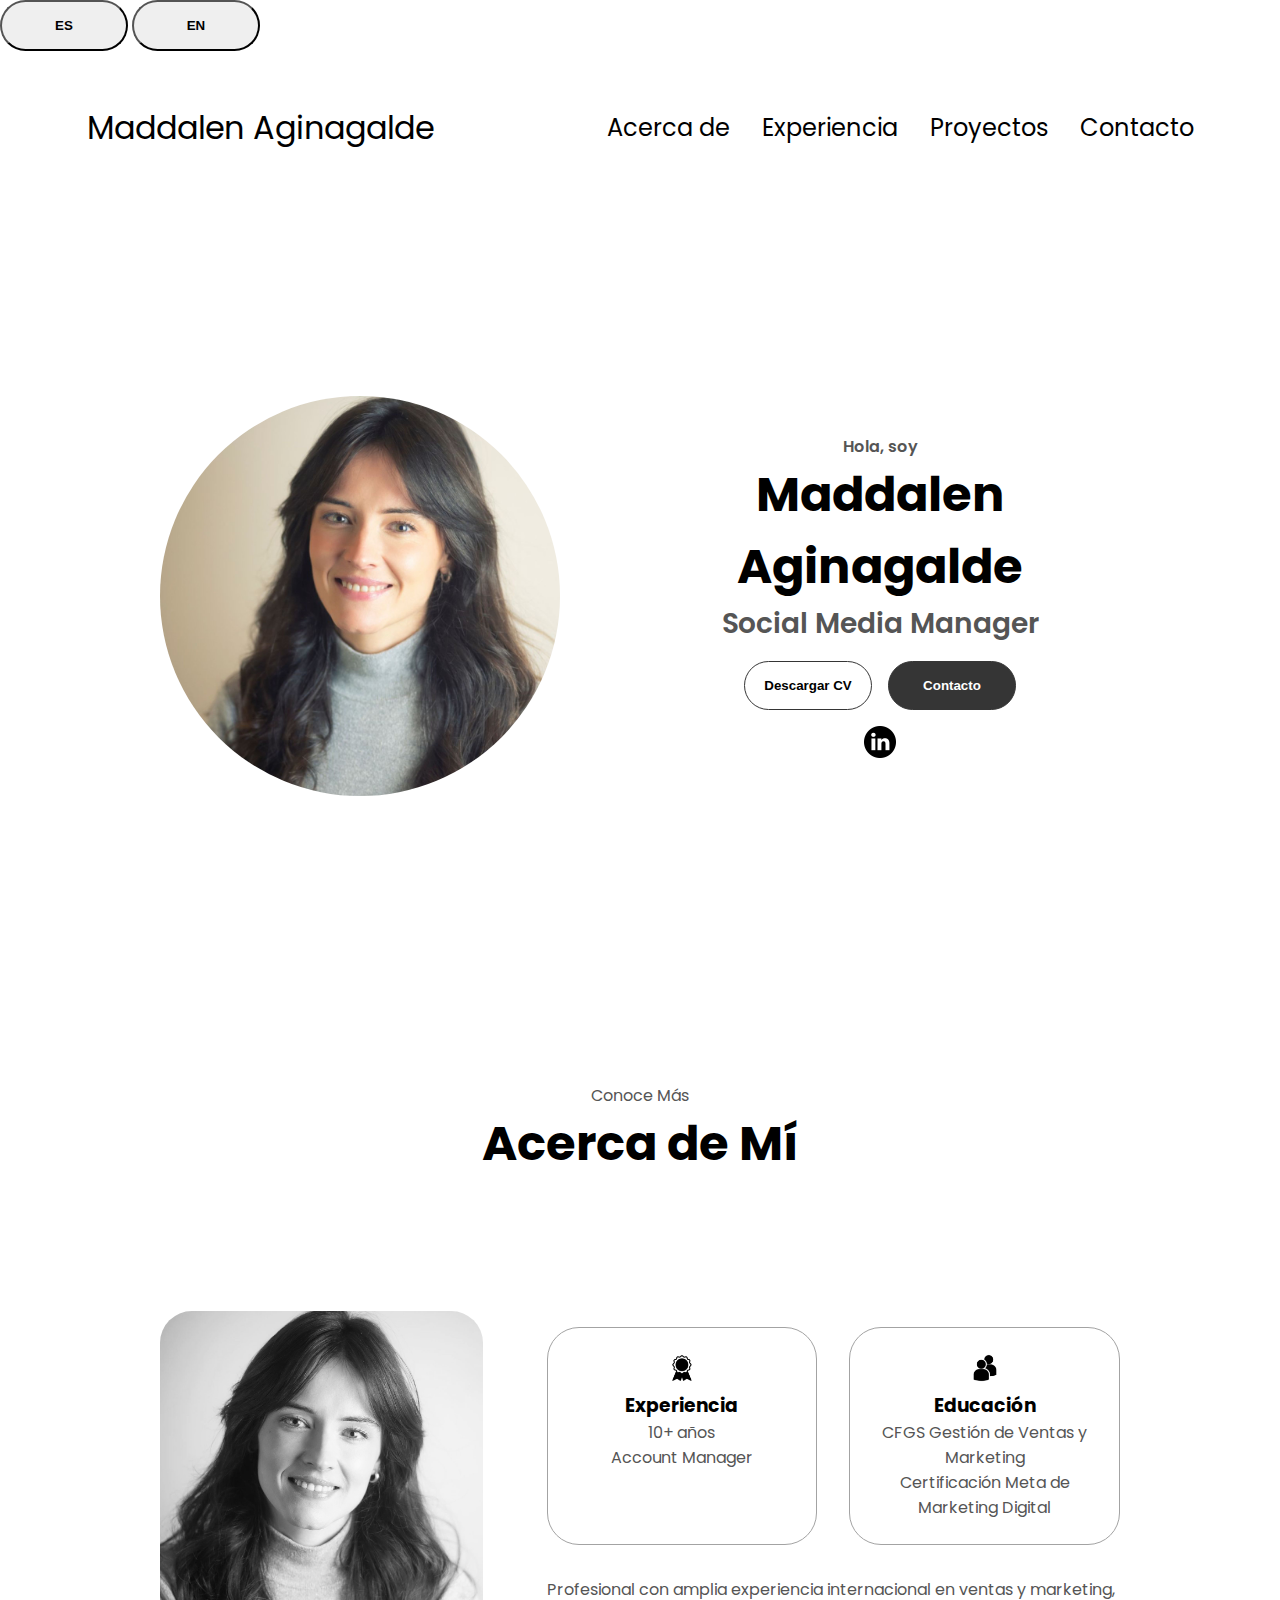
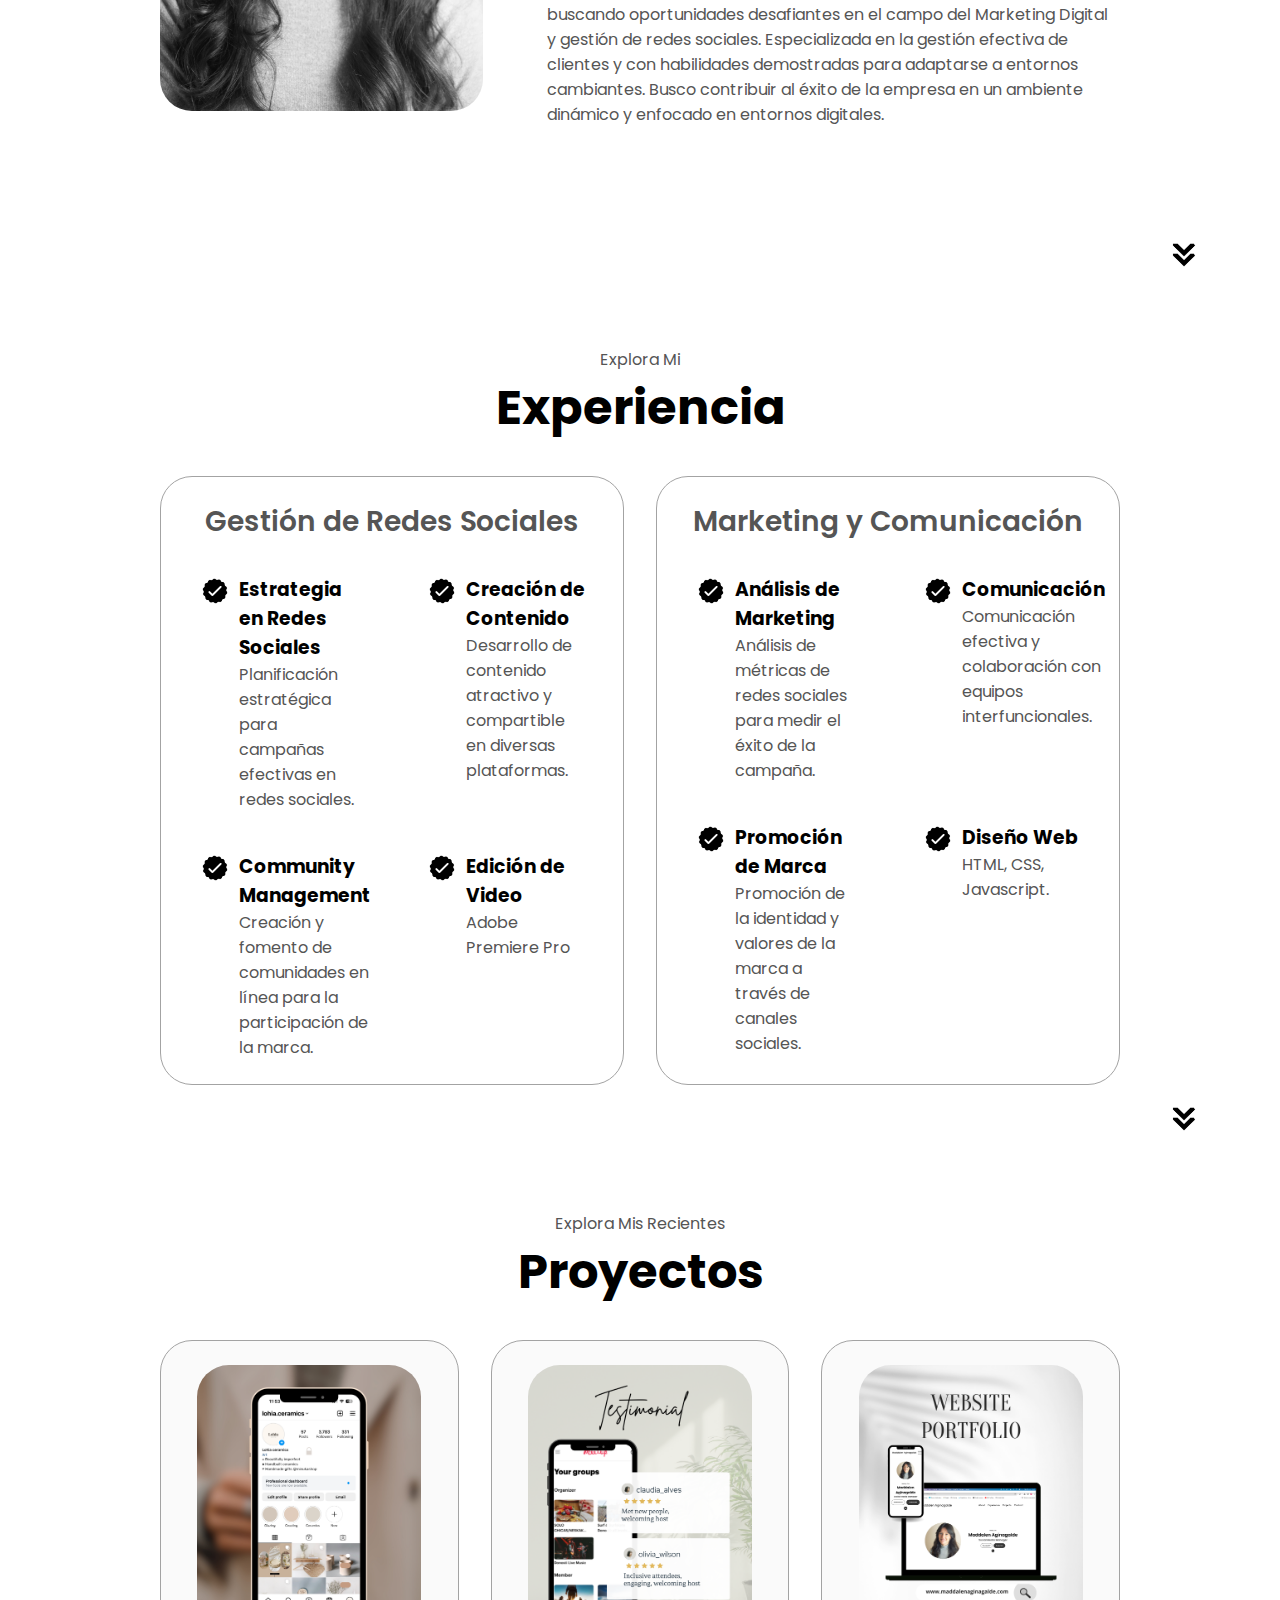
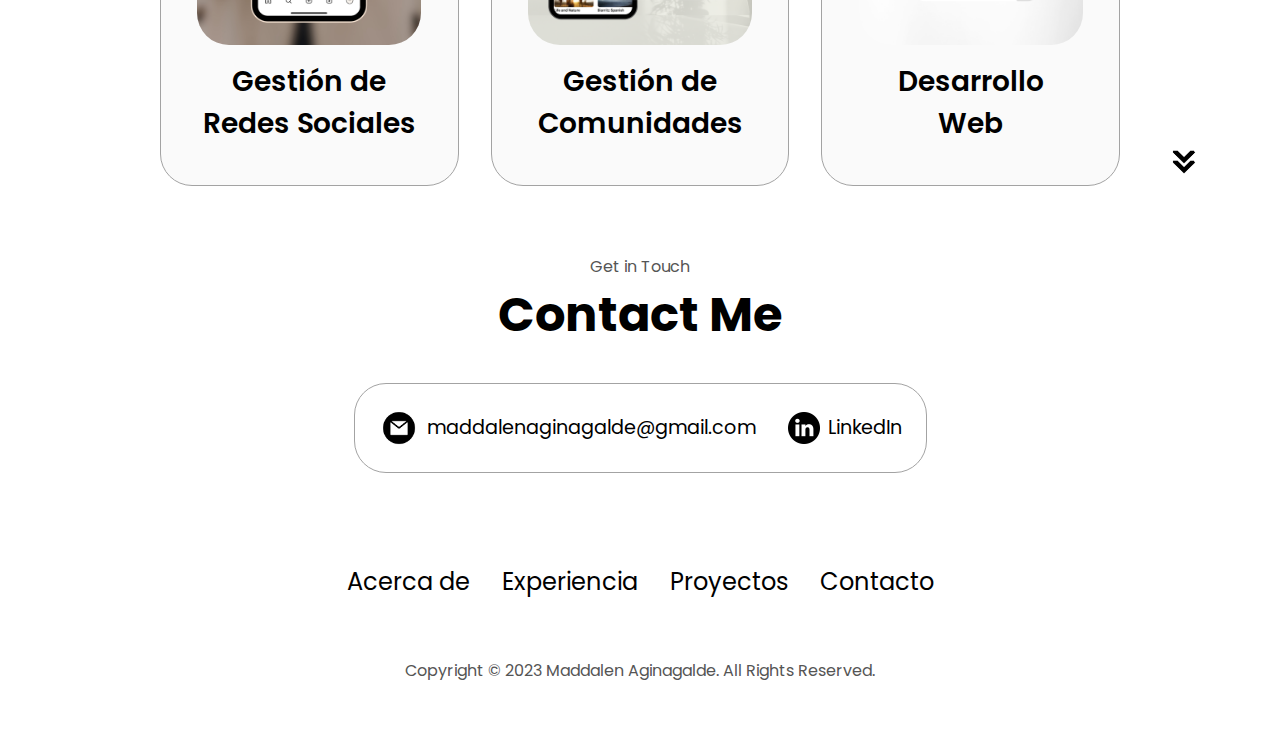
==== index-es.html @ 4bee4083 "Initial Commit" ====
<!DOCTYPE html>
<html lang="es">
  <head>
    <meta charset="UTF-8" />
    <meta http-equiv="X-UA-Compatible" content="IE=edge" />
    <meta name="viewport" content="width=device-width, initial-scale=1.0" />
    <title>Mi Portafolio</title>
    <link rel="stylesheet" href="style.css" />
    <link rel="stylesheet" href="mediaqueries.css" />
    <link rel="stylesheet" href="https://cdn.jsdelivr.net/npm/bootstrap@5.1.3/dist/css/bootstrap.min.css" integrity="sha384-KJ3o2DKtIkvYIK3UENzmM7KCkRr/rE9/Qpg6aAZGJwFDMVNA/GpGFF93hXpG5KkN" crossorigin="anonymous">
    <script>
      function cambiarIdioma(idioma) {
        if (idioma === 'es') {
          window.location.href = 'index-es.html';
        } else {
          window.location.href = 'index.html';
        }
      }
    </script>
  </head>
  <body>
    <!-- botones idioma -->
    <div class="container mt-3">
      <div class="float-end">
        <button type="button" class="btn btn-primary btn-sm" onclick="cambiarIdioma('es')">ES</button>
        <button type="button" class="btn btn-primary btn-sm" onclick="cambiarIdioma('en')">EN</button>
      </div>
    </div>
    <nav id="desktop-nav">
      <div class="logo">Maddalen Aginagalde</div>
      <div>
        <ul class="nav-links">
          <li><a href="#about">Acerca de</a></li>
          <li><a href="#experience">Experiencia</a></li>
          <li><a href="#projects">Proyectos</a></li>
          <li><a href="#contact">Contacto</a></li>
        </ul>
      </div>
    </nav>
    <nav id="hamburger-nav">
      <div class="logo">Maddalen Aginagalde</div>
      <div class="hamburger-menu">
        <div class="hamburger-icon" onclick="toggleMenu()">
          <span></span>
          <span></span>
          <span></span>
        </div>
        <div class="menu-links">
          <li><a href="#about" onclick="toggleMenu()">Acerca de</a></li>
          <li><a href="#experience" onclick="toggleMenu()">Experiencia</a></li>
          <li><a href="#projects" onclick="toggleMenu()">Proyectos</a></li>
          <li><a href="#contact" onclick="toggleMenu()">Contacto</a></li>
        </div>
      </div>
    </nav>
    <section id="profile">
      <div class="section__pic-container">
        <img src="./assets/Imagen Foto de Perfil Redes Sociales Profile Original Azul.jpg" alt="Foto de perfil de Maddalen Aginagalde" id="foto-perfil-redonda" />
      </div>
      <div class="section__text">
        <p class="section__text__p1">Hola, soy</p>
        <h1 class="title">Maddalen Aginagalde</h1>
        <p class="section__text__p2">Social Media Manager</p>
        <div class="btn-container">
          <button
            class="btn btn-color-2"
            onclick="window.open('./assets/cv_maginagalde_es.pdf')"
          >
            Descargar CV
          </button>
          <button 
          class="btn btn-color-1" 
          onclick="location.href='./#contacto'">
            Contacto
          </button>
        </div>
        <div id="socials-container">
          <img
            src="./assets/linkedin.png"
            alt="Mi perfil de LinkedIn"
            class="icon"
            onclick="window.open('https://www.linkedin.com/in/maddalen-aginagalde/?locale=es_ES', '_blank')"

          />

          <!-- Eliminando Github por ahora 
          <img
            src="./assets/github.png"
            alt="Mi perfil de Github"
            class="icon"
            onclick="location.href='https://github.com/'"
          /> -->
        </div>
      </div>
    </section>
    <section id="about">
      <p class="section__text__p1">Conoce Más</p>
      <h1 class="title">Acerca de Mí</h1>
      <div class="section-container">
        <div class="section__pic-container">
          <img
            src="./assets/foto-perfil-bw.jpg"
            alt="Foto de perfil"
            class="about-pic"
          />
        </div>
        <div class="about-details-container">
          <div class="about-containers">
            <div class="details-container">
              <img
                src="./assets/experience.png"
                alt="Ícono de experiencia"
                class="icon"
              />
              <h3>Experiencia</h3>
              <p>10+ años <br />Account Manager</p>
            </div>
            <div class="details-container">
              <img
                src="./assets/education.png"
                alt="Ícono de educación"
                class="icon"
              />
              <h3>Educación</h3>
              <p>CFGS Gestión de Ventas y Marketing <br />Certificación Meta de Marketing Digital </p>
            </div>
          </div>
          <div class="text-container">
            <p>
                Profesional con amplia experiencia internacional en ventas y marketing, buscando oportunidades desafiantes en el campo del Marketing Digital y gestión de redes sociales. Especializada en la gestión efectiva de clientes y  con habilidades demostradas para adaptarse a entornos cambiantes. 

Busco contribuir al éxito de la empresa en un ambiente dinámico y enfocado en entornos digitales.
            </p>
          </div>
        </div>
      </div>
      <img
        src="./assets/arrow.png"
        alt="Ícono de flecha"
        class="icon arrow"
        onclick="location.href='./#experiencia'"
      />
    </section>
    <section id="experience">
      <p class="section__text__p1">Explora Mi</p>
      <h1 class="title">Experiencia</h1>
      <div class="experience-details-container">
        <div class="about-containers">
          <div class="details-container">
            <h2 class="experience-sub-title">Gestión de Redes Sociales</h2>
            <div class="article-container">
              <article>
                <img
                  src="./assets/checkmark.png"
                  alt="Ícono de experiencia"
                  class="icon"
                />
                <div>
                  <h3>Estrategia en Redes Sociales</h3>
                  <p>Planificación estratégica para campañas efectivas en redes sociales.</p>
                </div>
              </article>
              <article>
                <img
                  src="./assets/checkmark.png"
                  alt="Ícono de experiencia"
                  class="icon"
                />
                <div>
                  <h3>Creación de Contenido</h3>
                  <p>Desarrollo de contenido atractivo y compartible en diversas plataformas.</p>
                </div>
              </article>
              <article>
                <img
                  src="./assets/checkmark.png"
                  alt="Ícono de experiencia"
                  class="icon"
                />
                <div>
                  <h3>Community Management</h3>
                  <p>Creación y fomento de comunidades en línea para la participación de la marca.</p>
                </div>
              
              </article>
               
              <article>
                
                <img
                  src="./assets/checkmark.png"
                  alt="Ícono de experiencia"
                  class="icon"
                />
                <div>
                  <h3>Edición de Video </h3>
                  <p>Adobe Premiere Pro</p>
                </div>
              </article>
              <!-- Eliminamos 
              <article>
                <img
                  src="./assets/checkmark.png"
                  alt="Ícono de experiencia"
                  class="icon"
                />
                <div>
                  <h3>TypeScript</h3>
                  <p>Básico</p>
                </div>
              </article>
              <article>
                <img
                  src="./assets/checkmark.png"
                  alt="Ícono de experiencia"
                  class="icon"
                />
                <div>
                  <h3>Material UI</h3>
                  <p>Intermedio</p>
                </div> 
              </article>
              -->
            </div>
          </div>
          <div class="details-container">
            <h2 class="experience-sub-title">Marketing y Comunicación</h2>
            <div class="article-container">
              <article>
                <img
                  src="./assets/checkmark.png"
                  alt="Ícono de experiencia"
                  class="icon"
                />
                <div>
                  <h3>Análisis de Marketing</h3>
                  <p>Análisis de métricas de redes sociales para medir el éxito de la campaña.</p>
                </div>
              </article>
              <article>
                <img
                  src="./assets/checkmark.png"
                  alt="Ícono de experiencia"
                  class="icon"
                />
                <div>
                  <h3>Comunicación</h3>
                  <p>Comunicación efectiva y colaboración con equipos interfuncionales.</p>
                </div>
              </article>
              <article>
                <img
                  src="./assets/checkmark.png"
                  alt="Ícono de experiencia"
                  class="icon"
                />
                <div>
                  <h3>Promoción de Marca</h3>
                  <p>Promoción de la identidad y valores de la marca a través de canales sociales.</p>
                </div>
              </article>
              <article>
                <img
                  src="./assets/checkmark.png"
                  alt="Ícono de experiencia"
                  class="icon"
                />
                <div>
                  <h3>Diseño Web</h3>
                  <p>HTML, CSS, Javascript.</p>
                </div>
              </article>
              <!-- Eliminamos esto 
              <article>
                
                <img
                  src="./assets/checkmark.png"
                  alt="Ícono de experiencia"
                  class="icon"
                />
                <div>
                  <h3>Git</h3>
                  <p>Intermedio</p>
                </div> 
              </article>
              -->
            </div>
          </div>
        </div>
      </div>
      <img
        src="./assets/arrow.png"
        alt="Ícono de flecha"
        class="icon arrow"
        onclick="location.href='./#proyectos'"
      />
    </section>
    <section id="projects">
      <p class="section__text__p1">Explora Mis Recientes</p>
      <h1 class="title">Proyectos</h1>
      <div class="experience-details-container">
        <div class="about-containers">
          <div class="details-container color-container">
            <div class="article-container">
              <img
                src="./assets/1.png"
                alt="Proyecto 1"
                class="project-img"
              />
            </div>
            <h2 class="experience-sub-title project-title">Gestión de Redes Sociales</h2>
            <!-- Eliminamos esto 
            <div class="btn-container">
              <button
                class="btn btn-color-2 project-btn"
                onclick="location.href='https://github.com/'"
              >
                Github
              </button>
              <button
                class="btn btn-color-2 project-btn"
                onclick="location.href='https://github.com/'"
              >
                Demo en Vivo
              </button>
            </div> 
            -->
          </div>
          <div class="details-container color-container">
            <div class="article-container">
              <img
                src="./assets/proyecto-testimonials.png"
                alt="Proyecto 2"
                class="project-img"
              />
            </div>
            <h2 class="experience-sub-title project-title">Gestión de Comunidades</h2>
             <!-- Eliminamos esto 
            <div class="btn-container">
             
              <button
                class="btn btn-color-2 project-btn"
                onclick="location.href='https://github.com/'"
              >
                Github
              </button>
              <button
                class="btn btn-color-2 project-btn"
                onclick="location.href='https://github.com/'"
              >
                Demo en Vivo
              </button>
             
            </div>
             -->
          </div>
          <div class="details-container color-container">
            <div class="article-container">
              <img
                src="./assets/proyecto-portfolio.png"
                alt="Proyecto 3"
                class="project-img"
              />
            </div>
            <h2 class="experience-sub-title project-title">Desarrollo Web</h2>
            <!-- borramos 
            <div class="btn-container">
              <button
                class="btn btn-color-2 project-btn"
                onclick="location.href='https://github.com/'"
              >
                Github
              </button>
              <button
                class="btn btn-color-2 project-btn"
                onclick="location.href='https://github.com/'"
              >
                Live Demo
              </button>
            </div>
            -->
          </div>
        </div>
      </div>
      <img
        src="./assets/arrow.png"
        alt="Arrow icon"
        class="icon arrow"
        onclick="location.href='./#contact'"
      />
    </section>
    <section id="contact">
      <p class="section__text__p1">Get in Touch</p>
      <h1 class="title">Contact Me</h1>
      <div class="contact-info-upper-container">
        <div class="contact-info-container">
          <img
            src="./assets/email.png"
            alt="Email icon"
            class="icon contact-icon email-icon"
          />
          <p><a href="mailto:examplemail@gmail.com">maddalenaginagalde@gmail.com</a></p>
        </div>
        <div class="contact-info-container">
          <img
            src="./assets/linkedin.png"
            alt="LinkedIn icon"
            class="icon contact-icon"
          />
          <p><a href="https://www.linkedin.com/in/maddalen-aginagalde/?locale=es_ES" target="_blank">LinkedIn</a></p>
        </div>
      </div>
    </section>
    <footer>
      <nav>
        <div class="nav-links-container">
          <ul class="nav-links">
            <li><a href="#about">Acerca de</a></li>
            <li><a href="#experience">Experiencia</a></li>
            <li><a href="#projects">Proyectos</a></li>
            <li><a href="#contact">Contacto</a></li>
          </ul>
        </div>
      </nav>
      <p>Copyright &#169; 2023 Maddalen Aginagalde. All Rights Reserved.</p>
    </footer>
    <script src="script.js"></script>
     <script src="https://cdn.jsdelivr.net/npm/bootstrap@5.1.3/dist/js/bootstrap.bundle.min.js" integrity="sha384-oL1u6Cgm1Z7Z3DSctLF6OpCFRNcDPj6EXCp3b2nTzIq0vJ7t6qz2Pe4eS1L8aPT" crossorigin="anonymous"></script>
  </body>
</html>
---- style.css ----
/* GENERAL */

@import url("https://fonts.googleapis.com/css2?family=Poppins:wght@300;400;500;600&display=swap");

* {
  margin: 0;
  padding: 0;
}

body {
  font-family: "Poppins", sans-serif;
}

html {
  scroll-behavior: smooth;
}

p {
  color: rgb(85, 85, 85);
}

/* TRANSITION */

a,
.btn {
  transition: all 300ms ease;
}

/* DESKTOP NAV */

nav,
.nav-links {
  display: flex;
}

nav {
  justify-content: space-around;
  align-items: center;
  height: 17vh;
}

.nav-links {
  gap: 2rem;
  list-style: none;
  font-size: 1.5rem;
}

a {
  color: black;
  text-decoration: none;
  text-decoration-color: white;
}

a:hover {
  color: grey;
  text-decoration: underline;
  text-underline-offset: 1rem;
  text-decoration-color: rgb(181, 181, 181);
}

.logo {
  font-size: 2rem;
}

.logo:hover {
  cursor: default;
}

/* HAMBURGER MENU */

#hamburger-nav {
  display: none;
}

.hamburger-menu {
  position: relative;
  display: inline-block;
}

.hamburger-icon {
  display: flex;
  flex-direction: column;
  justify-content: space-between;
  height: 24px;
  width: 30px;
  cursor: pointer;
}

.hamburger-icon span {
  width: 100%;
  height: 2px;
  background-color: black;
  transition: all 0.3 ease-in-out;
}

.menu-links {
  position: absolute;
  top: 100%;
  right: 0;
  background-color: white;
  width: fit-content;
  max-height: 0;
  overflow: hidden;
  transition: all 0.3 ease-in-out;
}

.menu-links a {
  display: block;
  padding: 10px;
  text-align: center;
  font-size: 1.5rem;
  color: black;
  text-decoration: none;
  transition: all 0.3 ease-in-out;
}

.menu-links li {
  list-style: none;
}

.menu-links.open {
  max-height: 300px;
}

.hamburger-icon.open span:first-child {
  transform: rotate(45deg) translate(10px, 5px);
}

.hamburger-icon.open span:nth-child(2) {
  opacity: 0;
}

.hamburger-icon.open span:last-child {
  transform: rotate(-45deg) translate(10px, -5px);
}

.hamburger-icon span:first-child {
  transform: none;
}

.hamburger-icon span:first-child {
  opacity: 1;
}

.hamburger-icon span:first-child {
  transform: none;
}

/* SECTIONS */

section {
  padding-top: 4vh;
  height: 96vh;
  margin: 0 10rem;
  box-sizing: border-box;
  min-height: fit-content;
}

.section-container {
  display: flex;
}

/* PROFILE SECTION */

#profile {
  display: flex;
  justify-content: center;
  gap: 5rem;
  height: 80vh;
}

.section__pic-container {
  display: flex;
  height: 400px;
  width: 400px;
  margin: auto 0;
}

#foto-perfil-redonda {
  border-radius: 100%;
}

.section__text {
  align-self: center;
  text-align: center;
}

.section__text p {
  font-weight: 600;
}

.section__text__p1 {
  text-align: center;
}

.section__text__p2 {
  font-size: 1.75rem;
  margin-bottom: 1rem;
}

.title {
  font-size: 3rem;
  text-align: center;
}

#socials-container {
  display: flex;
  justify-content: center;
  margin-top: 1rem;
  gap: 1rem;
}

/* ICONS */

.icon {
  cursor: pointer;
  height: 2rem;
}

/* BUTTONS */

.btn-container {
  display: flex;
  justify-content: center;
  gap: 1rem;
}

.btn {
  font-weight: 600;
  transition: all 300ms ease;
  padding: 1rem;
  width: 8rem;
  border-radius: 2rem;
}

.btn-color-1,
.btn-color-2 {
  border: rgb(53, 53, 53) 0.1rem solid;
}

.btn-color-1:hover,
.btn-color-2:hover {
  cursor: pointer;
}

.btn-color-1,
.btn-color-2:hover {
  background: rgb(53, 53, 53);
  color: white;
}

.btn-color-1:hover {
  background: rgb(0, 0, 0);
}

.btn-color-2 {
  background: none;
}

.btn-color-2:hover {
  border: rgb(255, 255, 255) 0.1rem solid;
}

.btn-container {
  gap: 1rem;
}

/* ABOUT SECTION */

#about {
  position: relative;
}

.about-containers {
  gap: 2rem;
  margin-bottom: 2rem;
  margin-top: 2rem;
}

.about-details-container {
  justify-content: center;
  flex-direction: column;
}

.about-containers,
.about-details-container {
  display: flex;
}

.about-pic {
  border-radius: 2rem;
}

.arrow {
  position: absolute;
  right: -5rem;
  bottom: 2.5rem;
}

.details-container {
  padding: 1.5rem;
  flex: 1;
  background: white;
  border-radius: 2rem;
  border: rgb(53, 53, 53) 0.1rem solid;
  border-color: rgb(163, 163, 163);
  text-align: center;
}

.section-container {
  gap: 4rem;
  height: 80%;
}

.section__pic-container {
  height: 400px;
  width: 400px;
  margin: auto 0;
}

/* EXPERIENCE SECTION */

#experience {
  position: relative;
}

.experience-sub-title {
  color: rgb(85, 85, 85);
  font-weight: 600;
  font-size: 1.75rem;
  margin-bottom: 2rem;
}

.experience-details-container {
  display: flex;
  justify-content: center;
  flex-direction: column;
}

.article-container {
  display: flex;
  text-align: initial;
  flex-wrap: wrap;
  flex-direction: row;
  gap: 2.5rem;
  justify-content: space-around;
}

article {
  display: flex;
  width: 10rem;
  justify-content: space-around;
  gap: 0.5rem;
}

article .icon {
  cursor: default;
}

/* PROJECTS SECTION */

#projects {
  position: relative;
}

.color-container {
  border-color: rgb(163, 163, 163);
  background: rgb(250, 250, 250);
}

.project-img {
  border-radius: 2rem;
  width: 90%;
  height: 90%;
}

.project-title {
  margin: 1rem;
  color: black;
}

.project-btn {
  color: black;
  border-color: rgb(163, 163, 163);
}

/* CONTACT */

#contact {
  display: flex;
  justify-content: center;
  flex-direction: column;
  height: 70vh;
}

.contact-info-upper-container {
  display: flex;
  justify-content: center;
  border-radius: 2rem;
  border: rgb(53, 53, 53) 0.1rem solid;
  border-color: rgb(163, 163, 163);
  background: (250, 250, 250);
  margin: 2rem auto;
  padding: 0.5rem;
}

.contact-info-container {
  display: flex;
  align-items: center;
  justify-content: center;
  gap: 0.5rem;
  margin: 1rem;
}

.contact-info-container p {
  font-size: larger;
}

.contact-icon {
  cursor: default;
}

.email-icon {
  height: 2.5rem;
}

/* FOOTER SECTION */

footer {
  height: 26vh;
  margin: 0 1rem;
}

footer p {
  text-align: center;
}
---- mediaqueries.css ----
@media screen and (max-width: 1400px) {
  #profile {
    height: 83vh;
    margin-bottom: 6rem;
  }
  .about-containers {
    flex-wrap: wrap;
  }
  #contact,
  #projects {
    height: fit-content;
  }
}

@media screen and (max-width: 1200px) {
  #desktop-nav {
    display: none;
  }
  #hamburger-nav {
    display: flex;
  }
  #experience,
  .experience-details-container {
    margin-top: 2rem;
  }
  #profile,
  .section-container {
    display: block;
  }
  .arrow {
    display: none;
  }
  section,
  .section-container {
    height: fit-content;
  }
  section {
    margin: 0 5%;
  }
  .section__pic-container {
    width: 275px;
    height: 275px;
    margin: 0 auto 2rem;
  }
  .about-containers {
    margin-top: 0;
  }
}

@media screen and (max-width: 600px) {
  #contact,
  footer {
    height: 40vh;
  }
  #profile {
    height: 83vh;
    margin-bottom: 0;
  }
  article {
    font-size: 1rem;
  }
  footer nav {
    height: fit-content;
    margin-bottom: 2rem;
  }
  .about-containers,
  .contact-info-upper-container,
  .btn-container {
    flex-wrap: wrap;
  }
  .contact-info-container {
    margin: 0;
  }
  .contact-info-container p,
  .nav-links li a {
    font-size: 1rem;
  }
  .experience-sub-title {
    font-size: 1.25rem;
  }
  .logo {
    font-size: 1.5rem;
  }
  .nav-links {
    flex-direction: column;
    gap: 0.5rem;
    text-align: center;
  }
  .section__pic-container {
    width: auto;
    height: 46vw;
    justify-content: center;
  }
  .section__text__p2 {
    font-size: 1.25rem;
  }
  .title {
    font-size: 2rem;
  }
  .text-container {
    text-align: justify;
  }
}
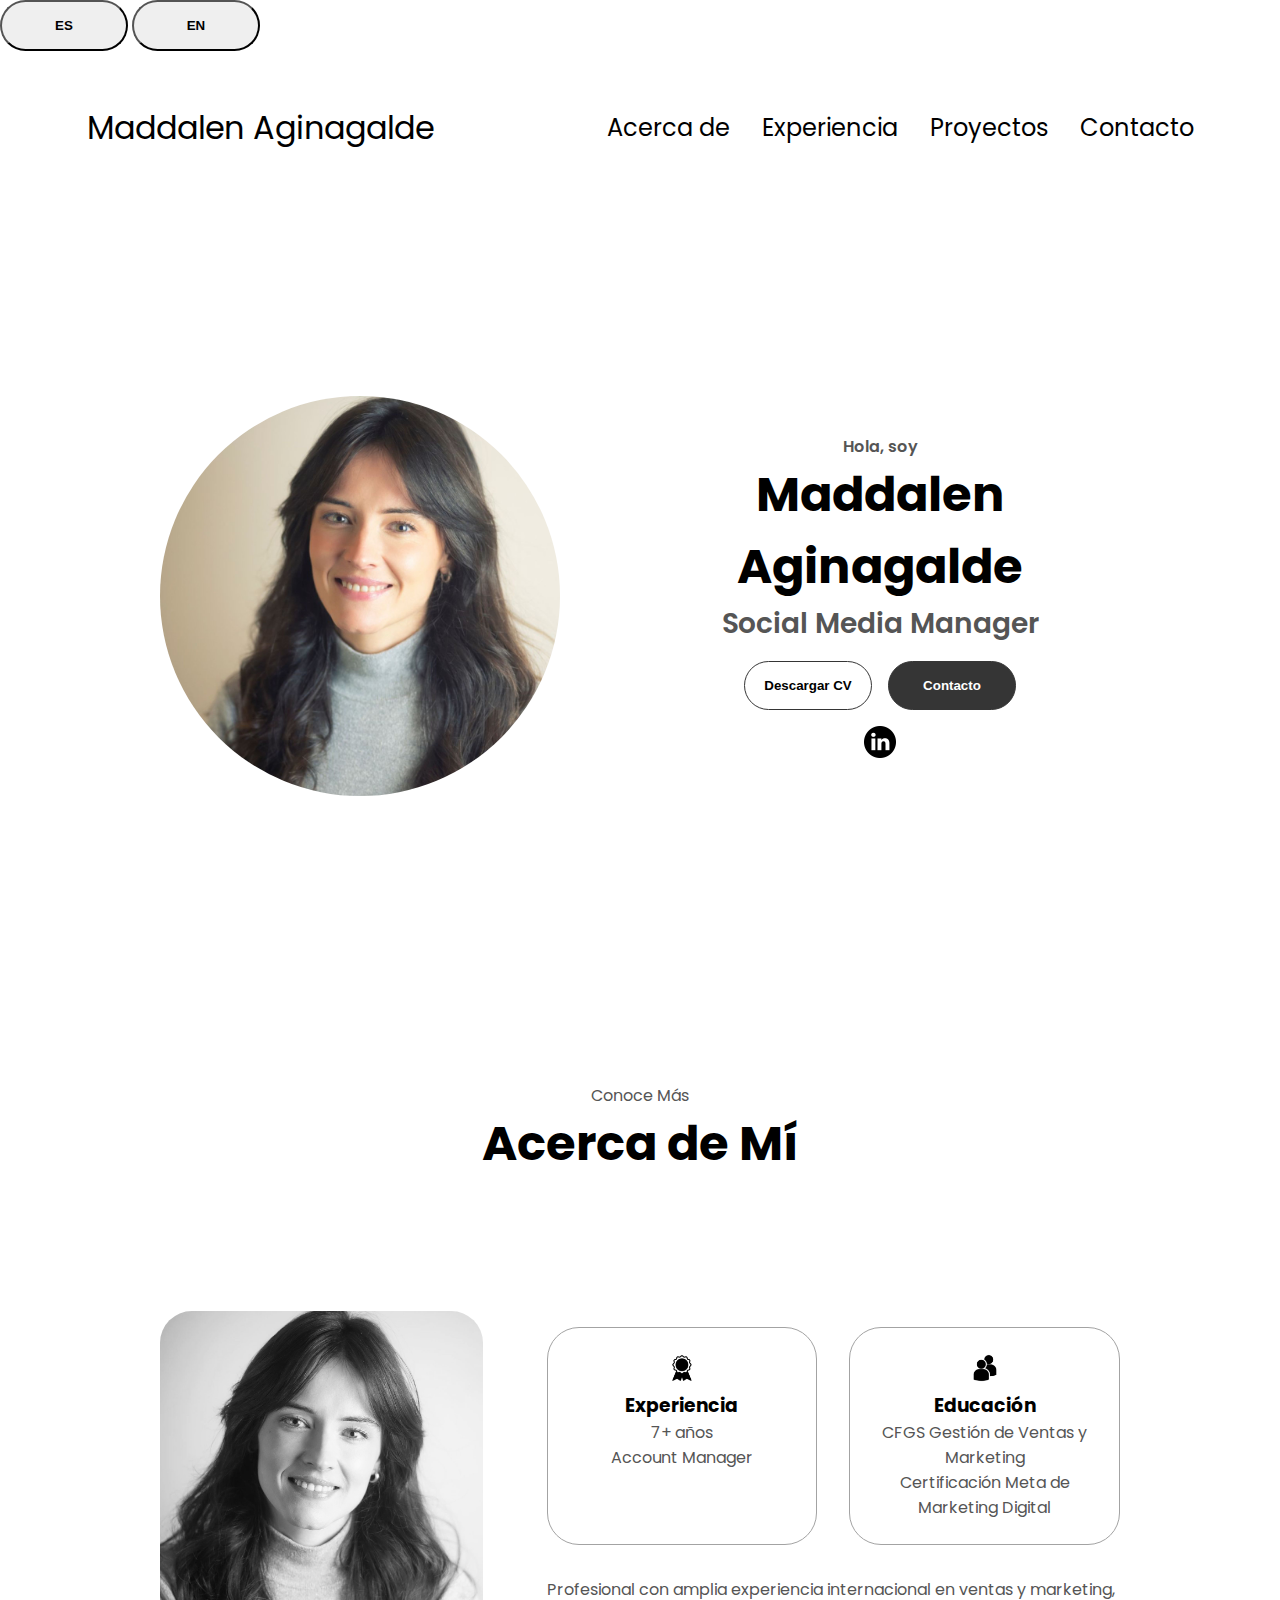
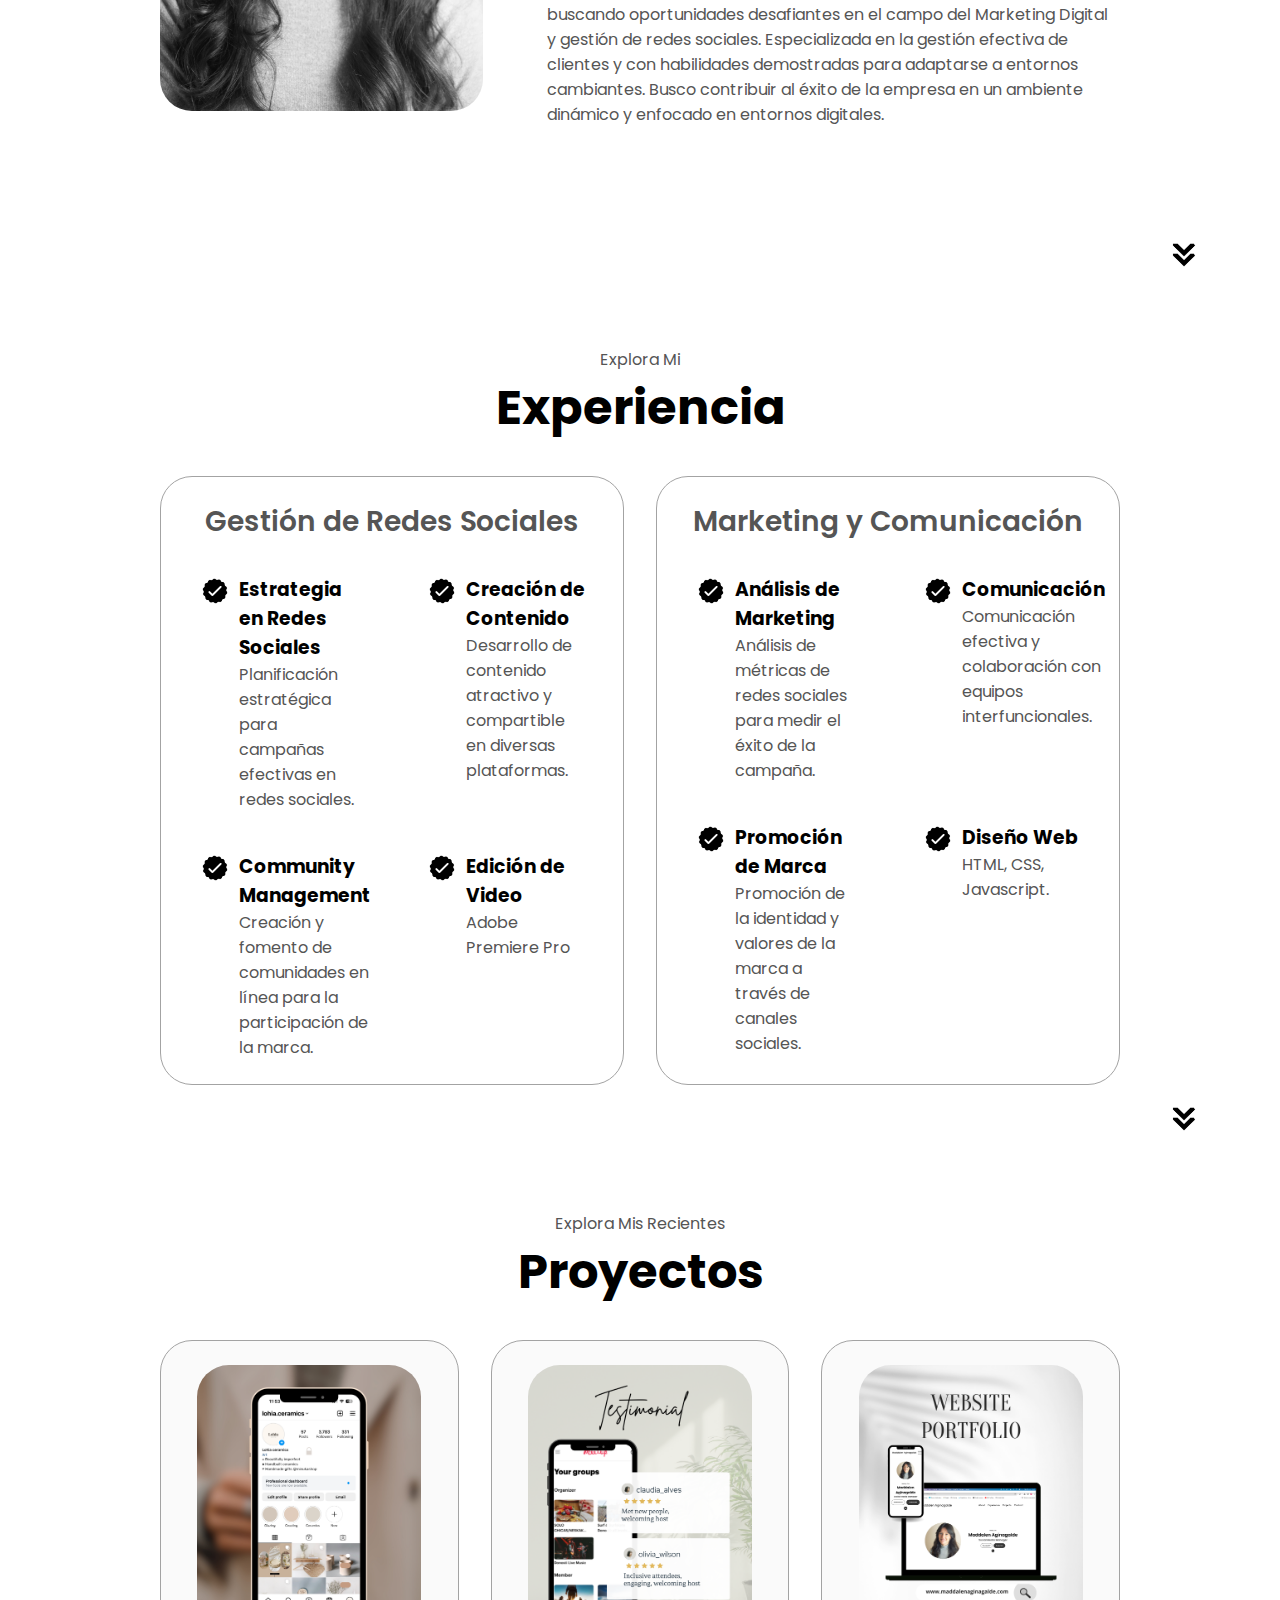
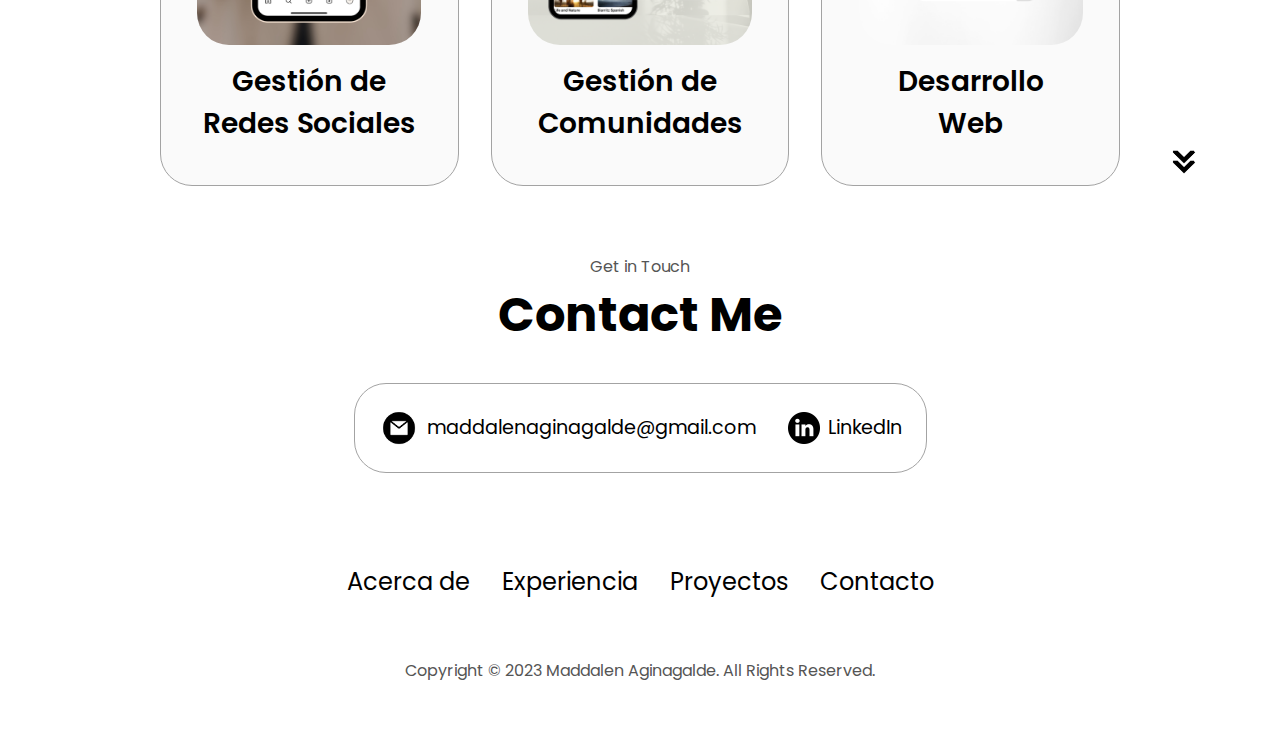
==== commit f18e08cc: "Update index-es.html" ====
--- a/index-es.html
+++ b/index-es.html
@@ -113,7 +113,7 @@
                 class="icon"
               />
               <h3>Experiencia</h3>
-              <p>10+ años <br />Account Manager</p>
+              <p>7+ años <br />Account Manager</p>
             </div>
             <div class="details-container">
               <img
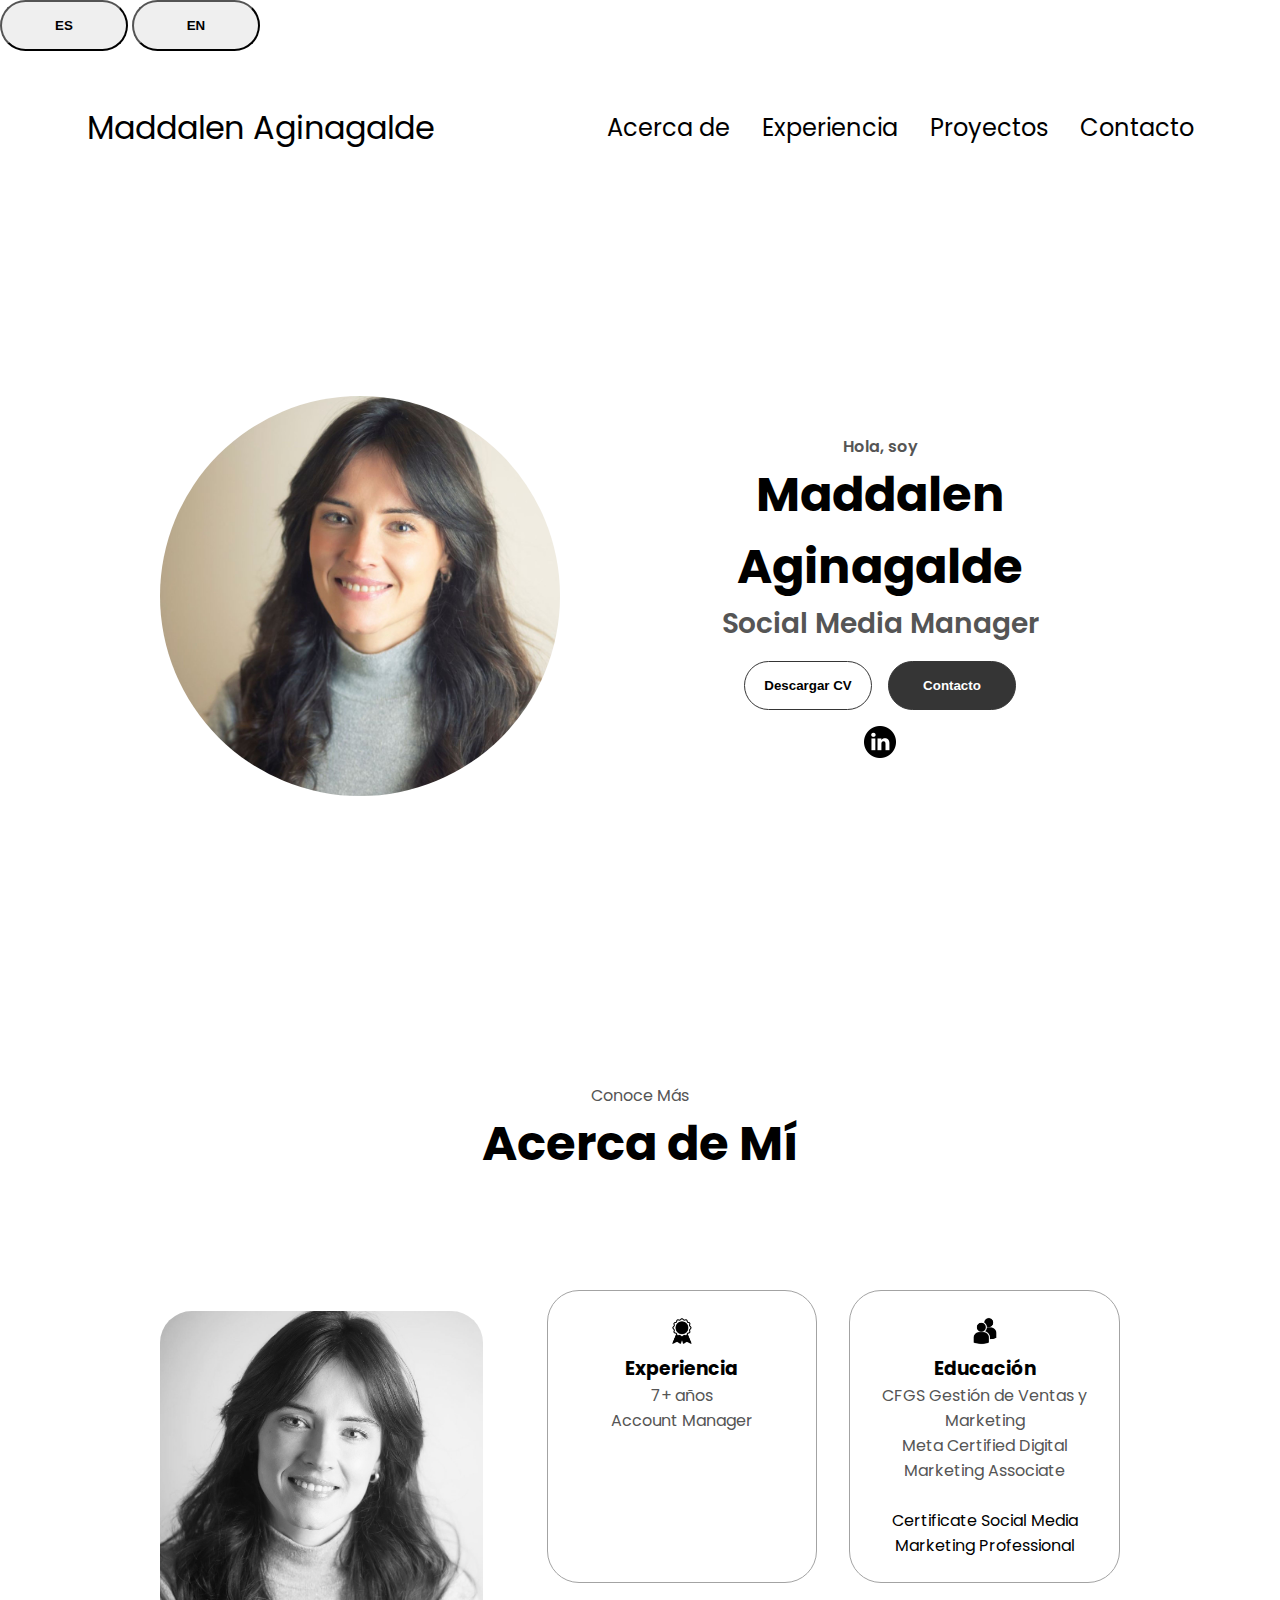
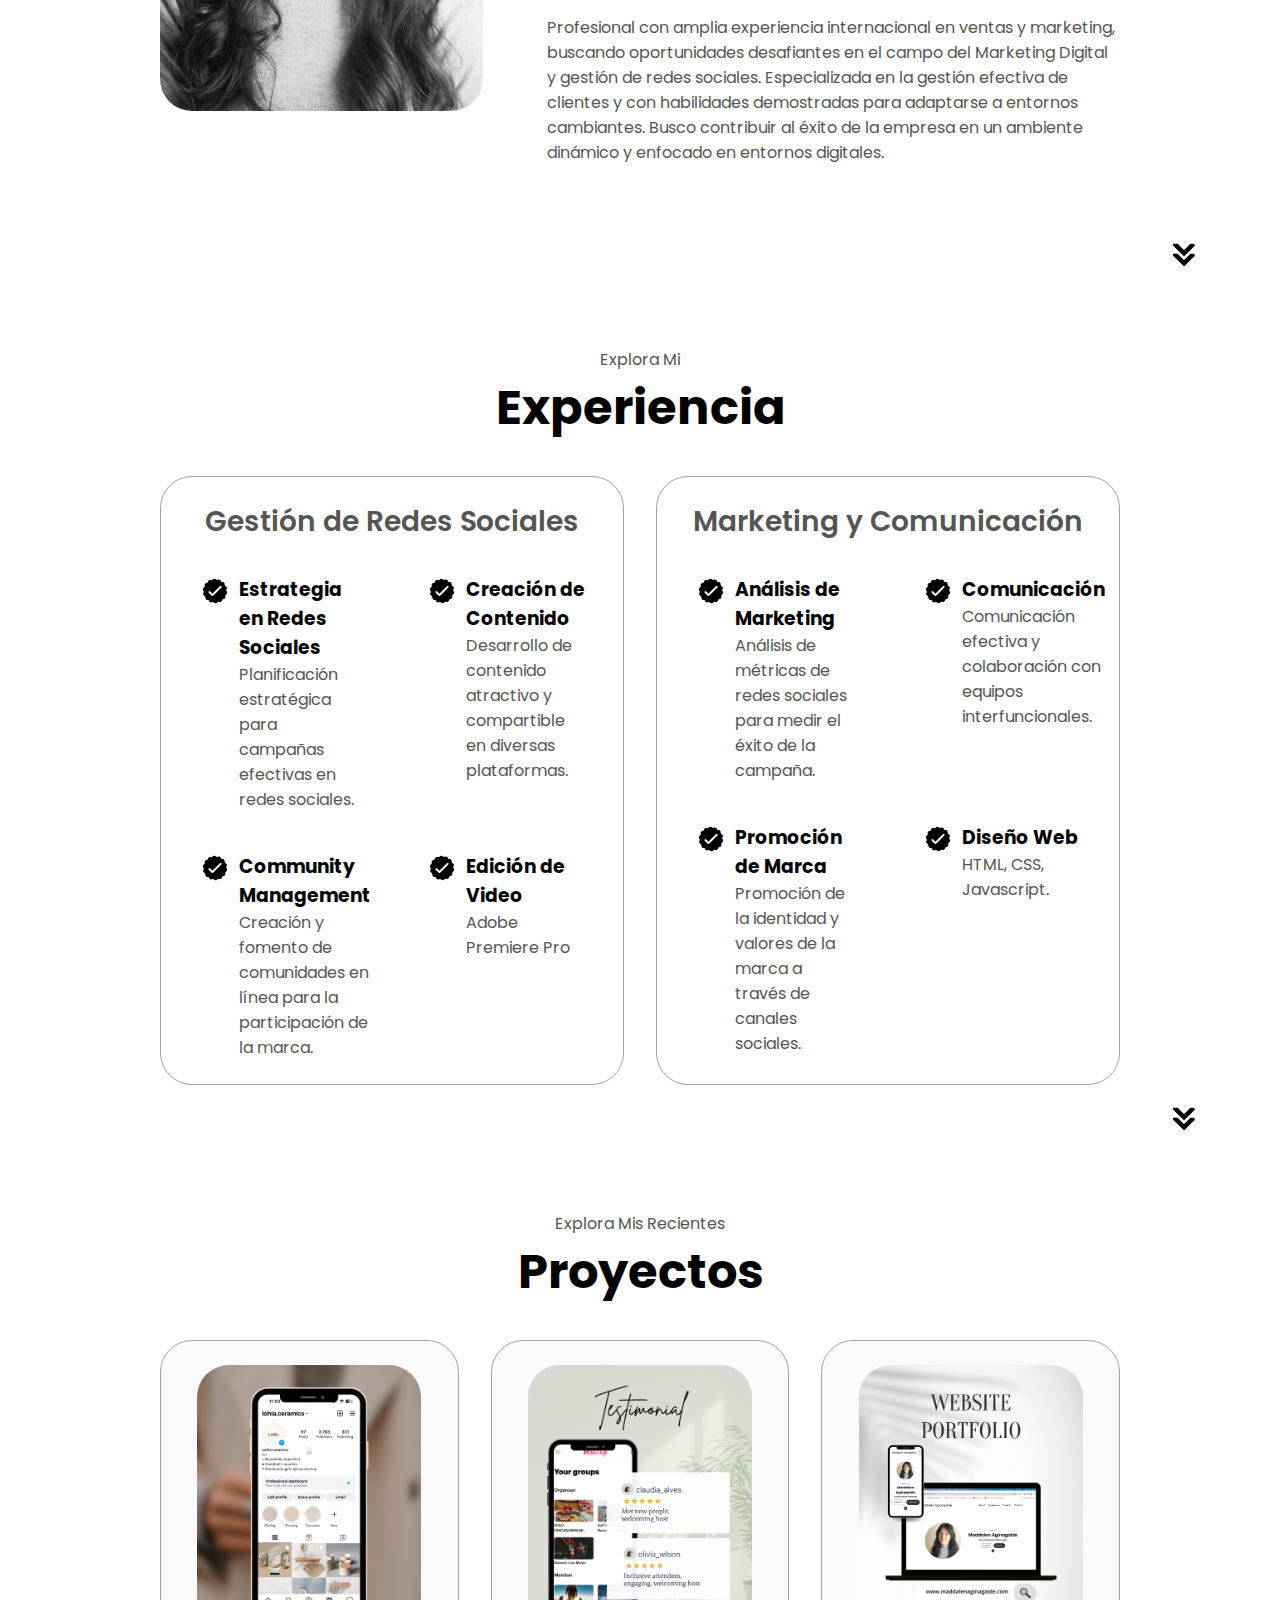
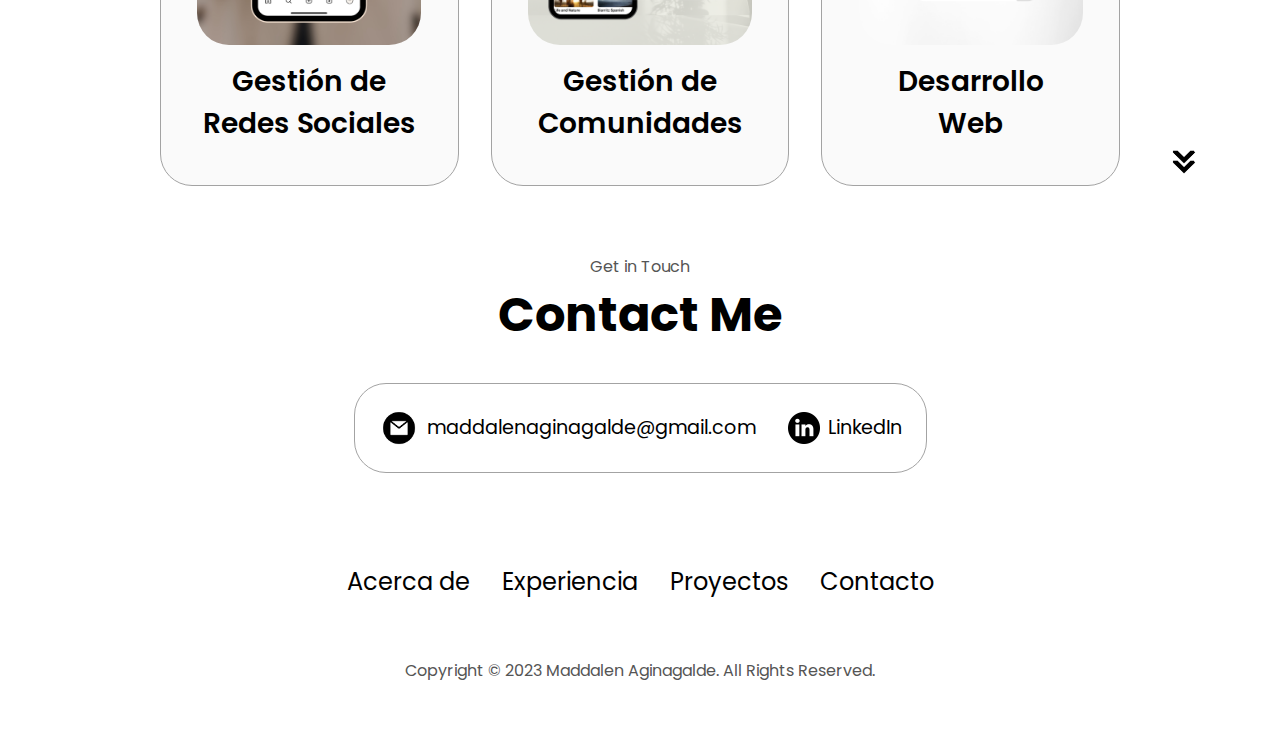
==== commit d7c71073: "index-es.html" ====
--- a/index-es.html
+++ b/index-es.html
@@ -113,7 +113,7 @@
                 class="icon"
               />
               <h3>Experiencia</h3>
-              <p>7+ años <br />Account Manager</p>
+              <p> 7+ años <br />Account Manager</p>
             </div>
             <div class="details-container">
               <img
@@ -122,7 +122,7 @@
                 class="icon"
               />
               <h3>Educación</h3>
-              <p>CFGS Gestión de Ventas y Marketing <br />Certificación Meta de Marketing Digital </p>
+              <p>CFGS Gestión de Ventas y Marketing <br />Meta Certified Digital Marketing Associate </p><br /> Certificate Social Media Marketing Professional </p>
             </div>
           </div>
           <div class="text-container">
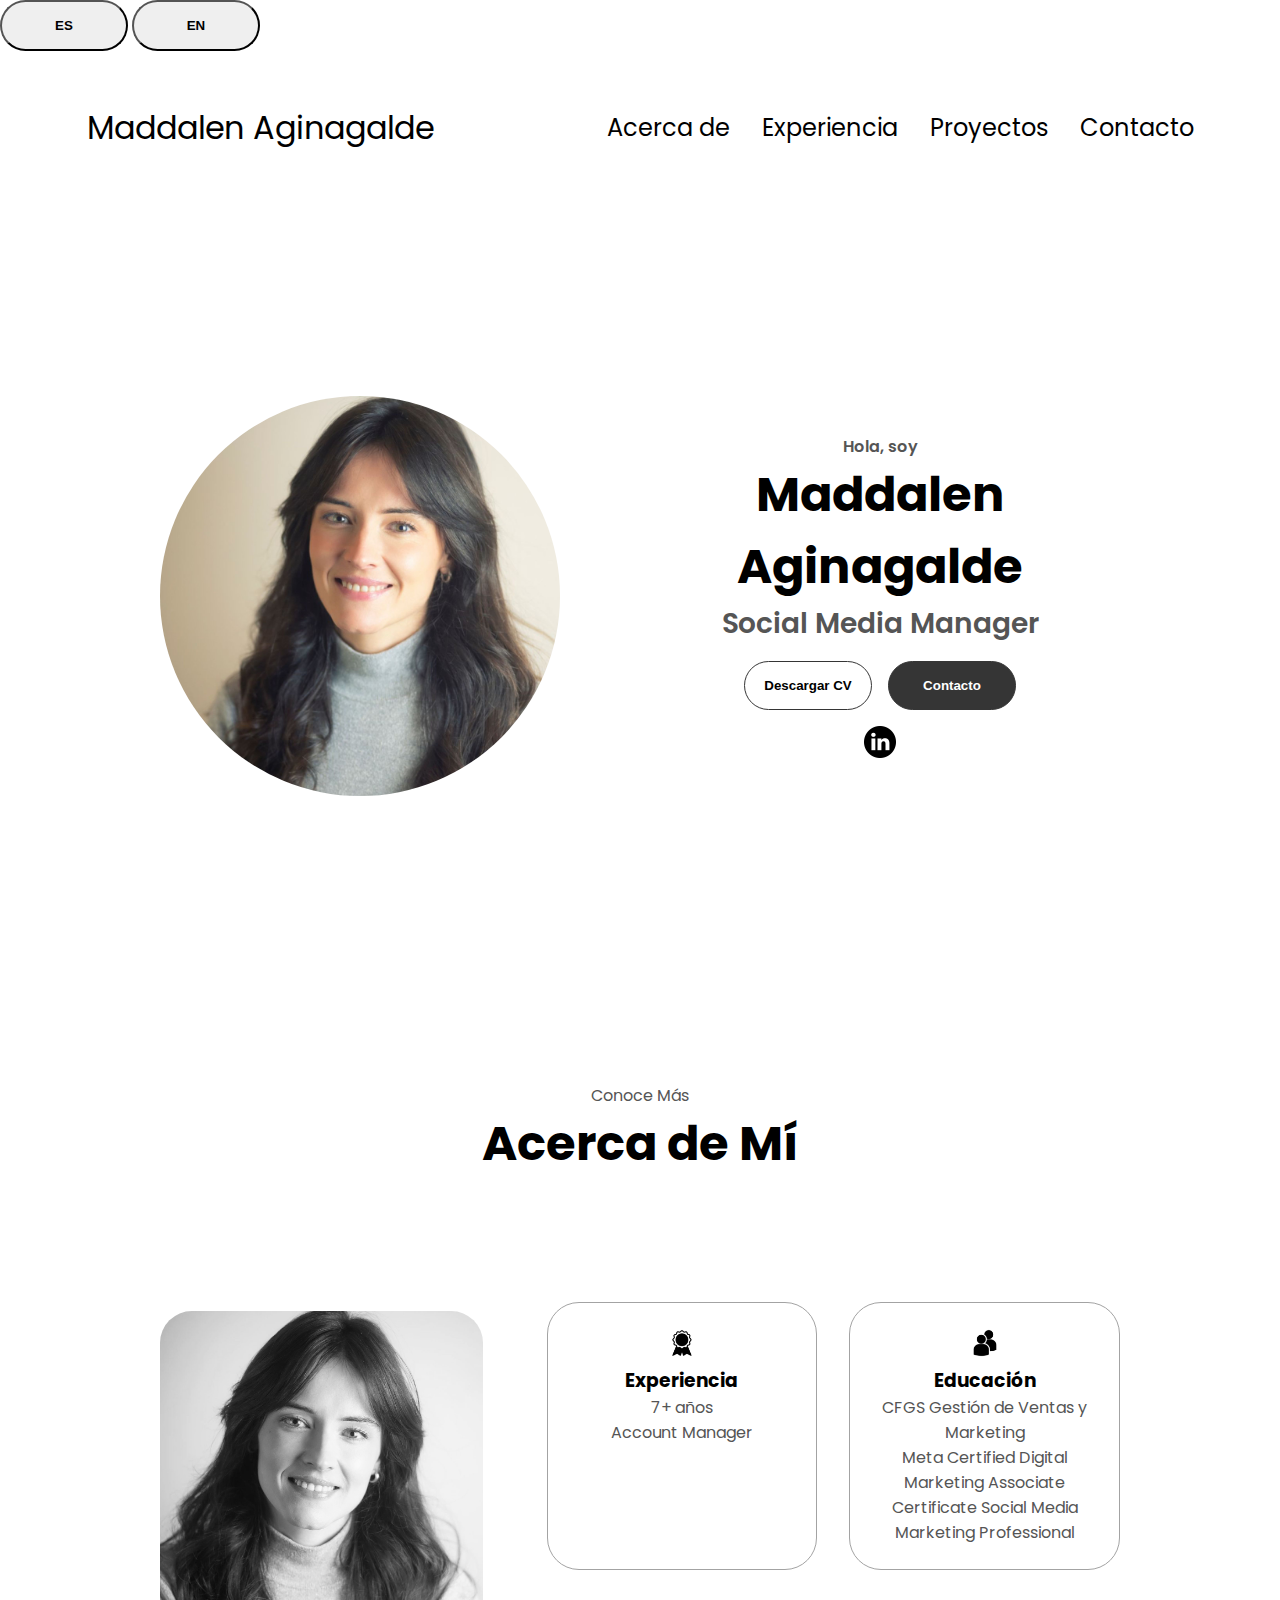
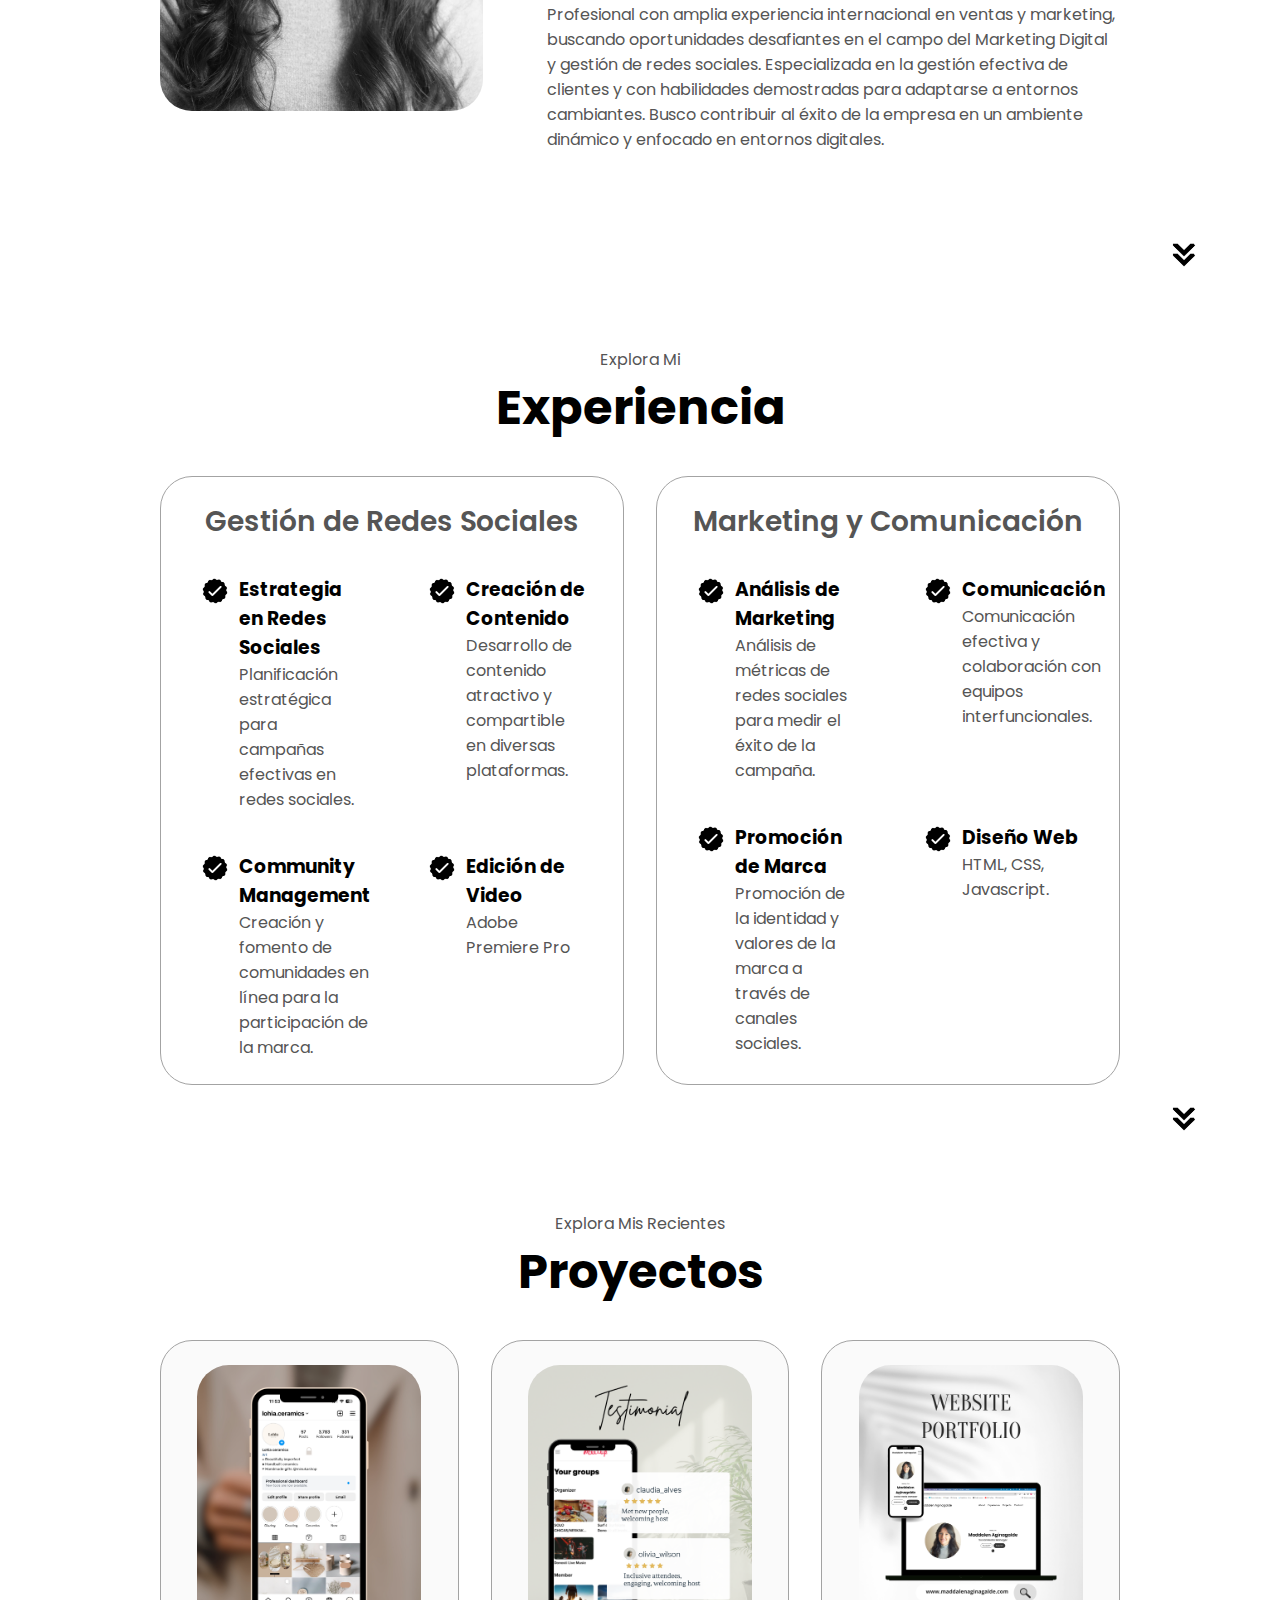
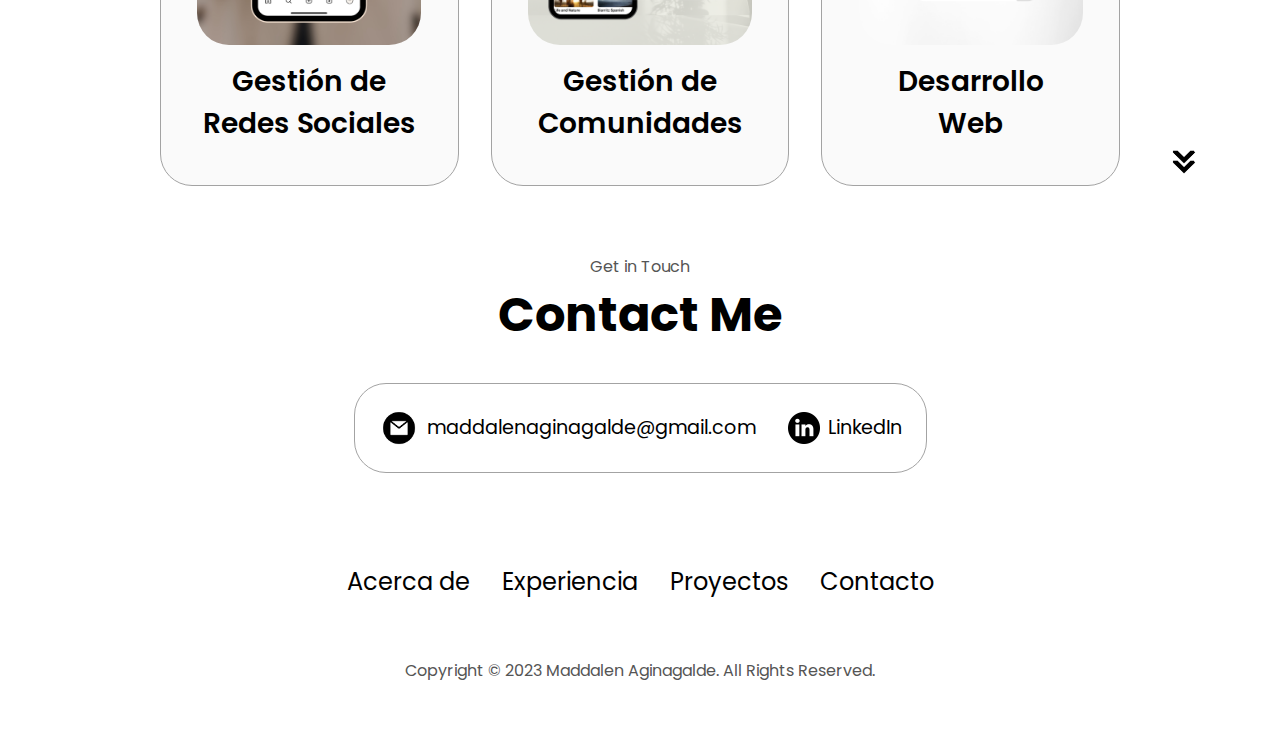
==== commit bc71f669: "index-es.html" ====
--- a/index-es.html
+++ b/index-es.html
@@ -122,7 +122,7 @@
                 class="icon"
               />
               <h3>Educación</h3>
-              <p>CFGS Gestión de Ventas y Marketing <br />Meta Certified Digital Marketing Associate </p><br /> Certificate Social Media Marketing Professional </p>
+              <p>CFGS Gestión de Ventas y Marketing <br />Meta Certified Digital Marketing Associate<br /> Certificate Social Media Marketing Professional </p>
             </div>
           </div>
           <div class="text-container">
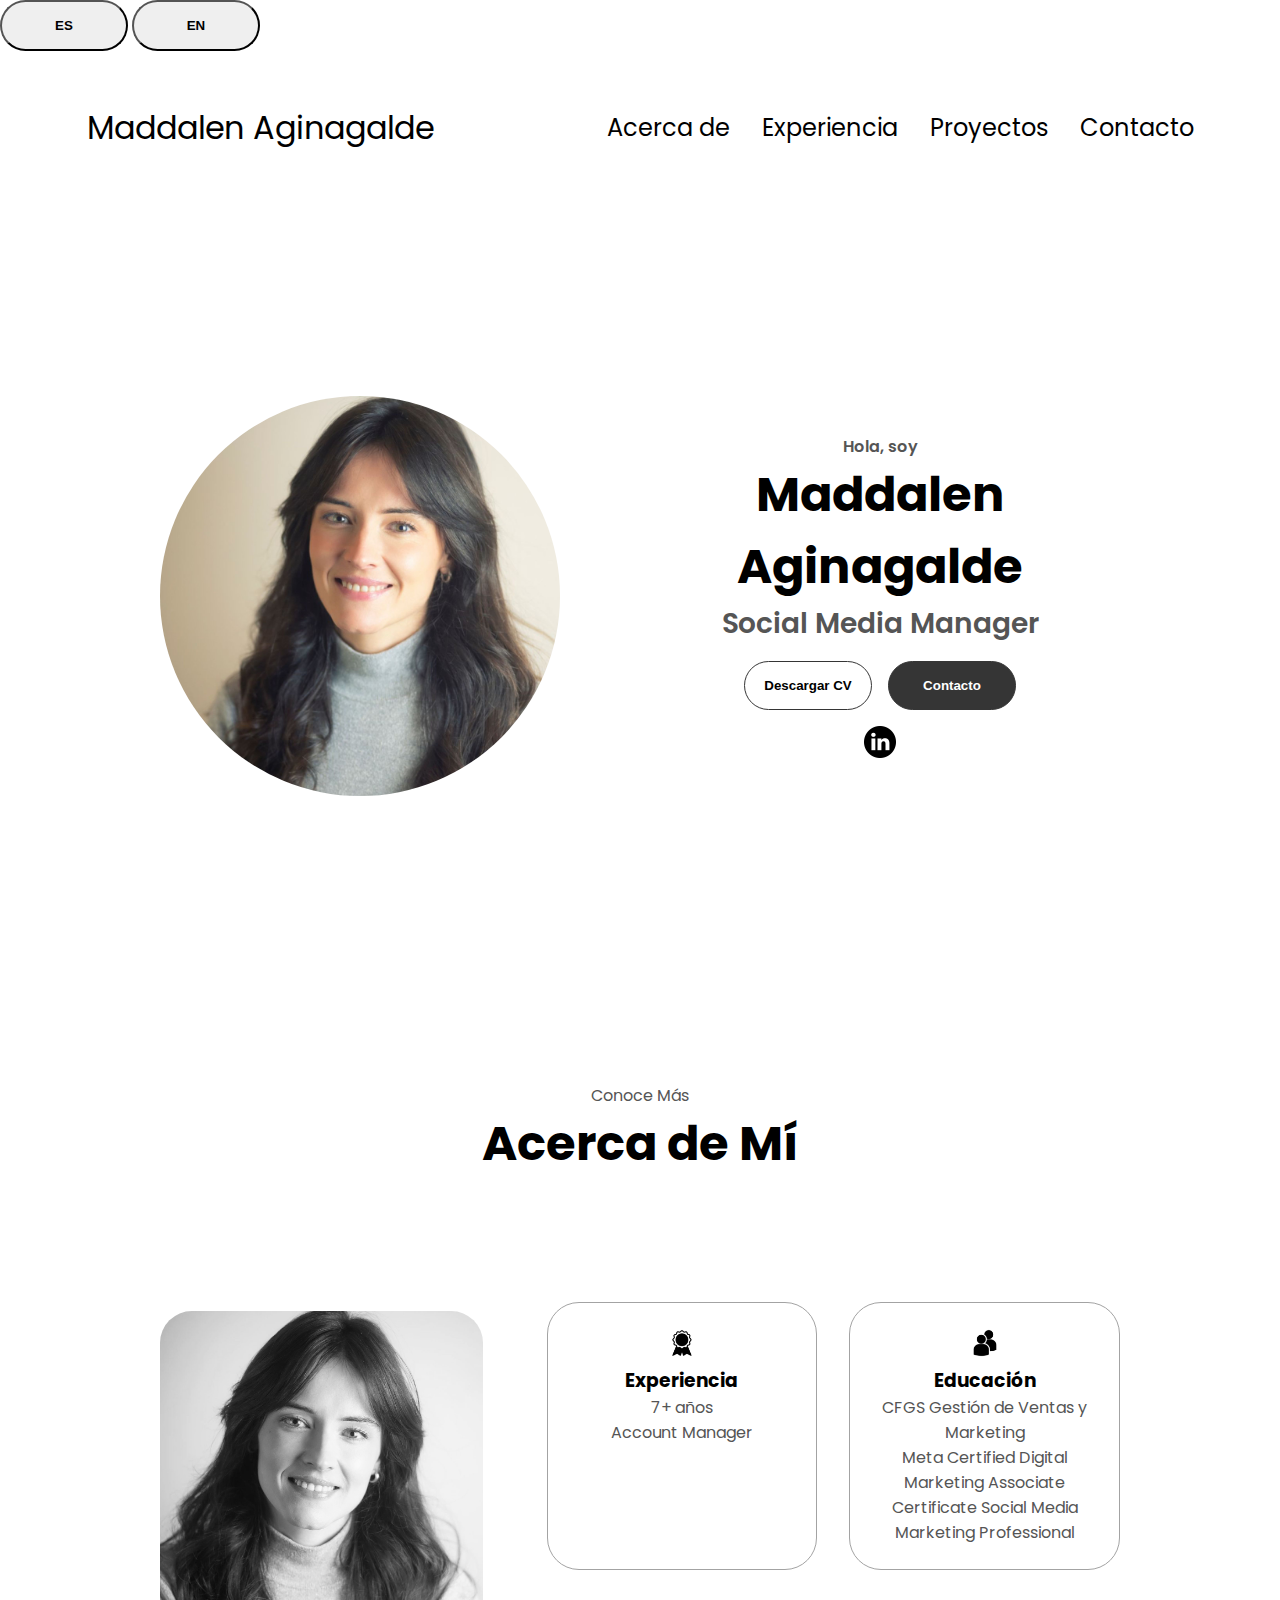
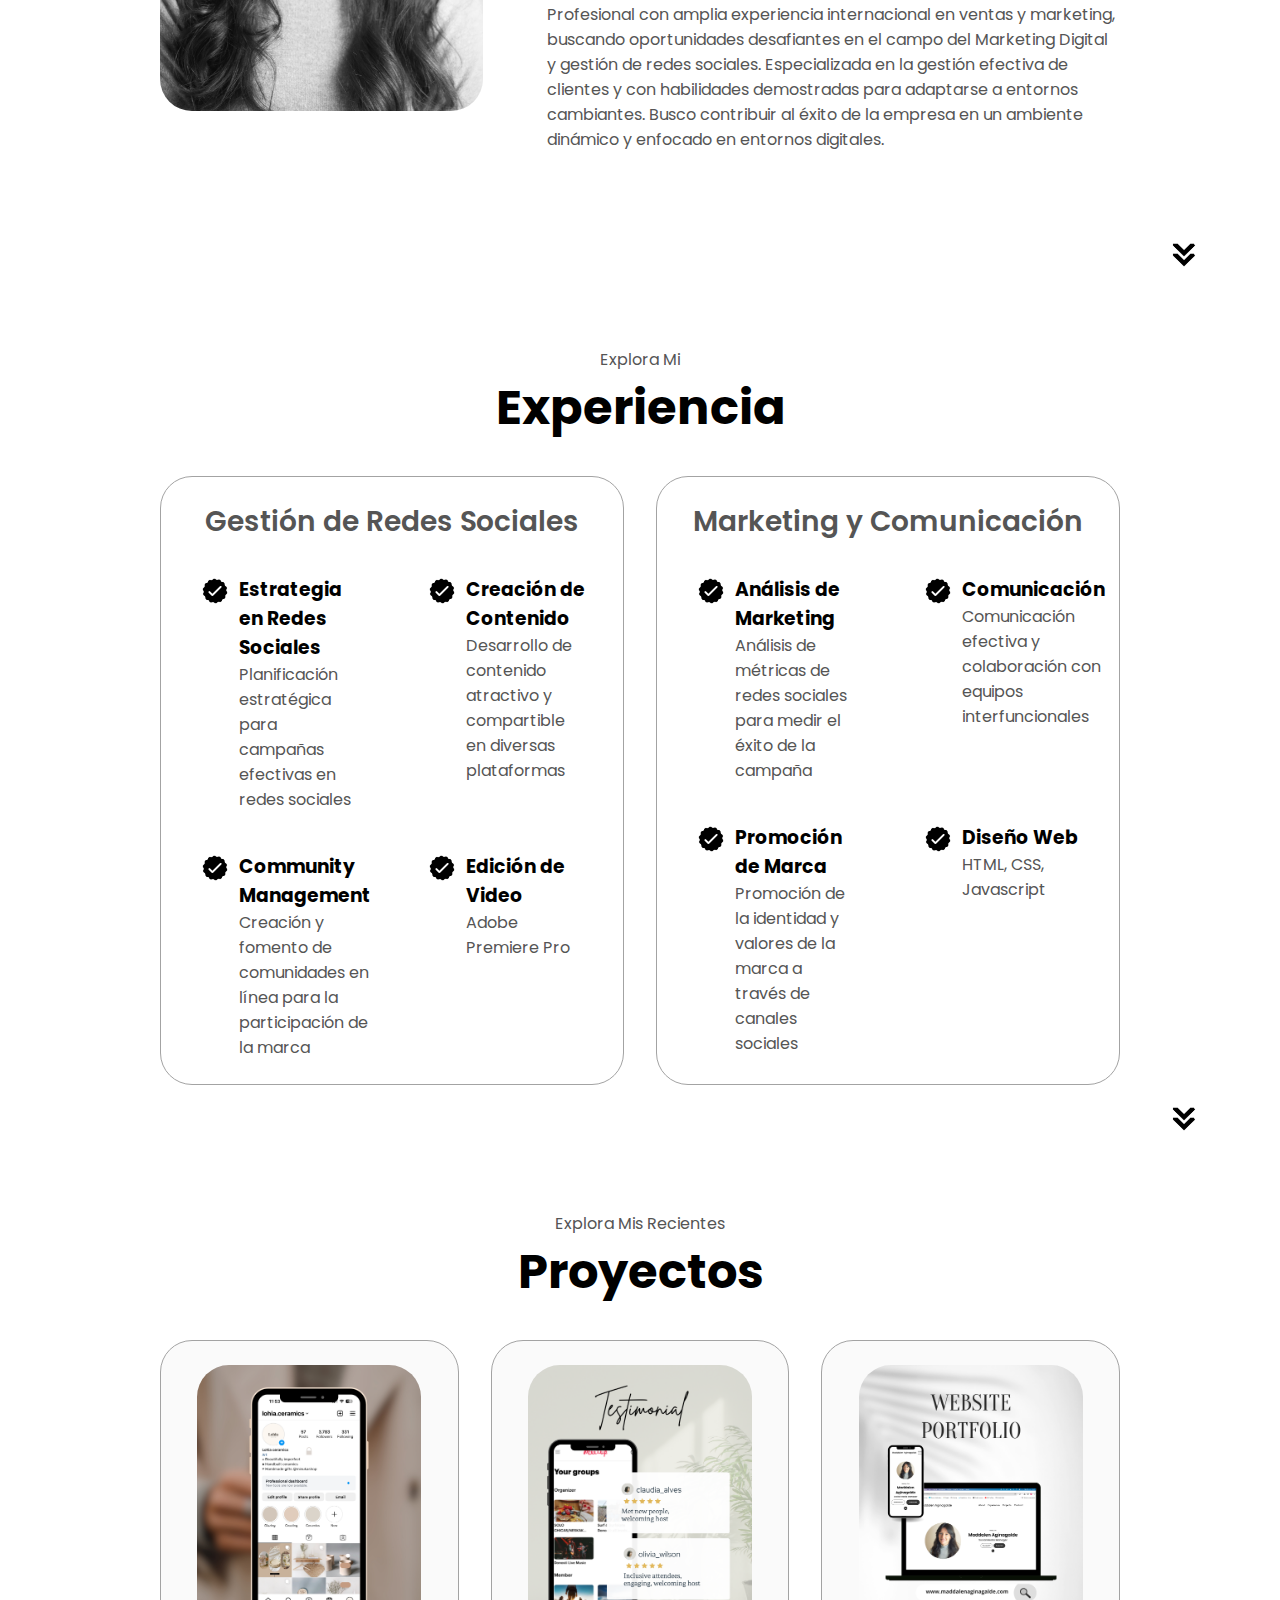
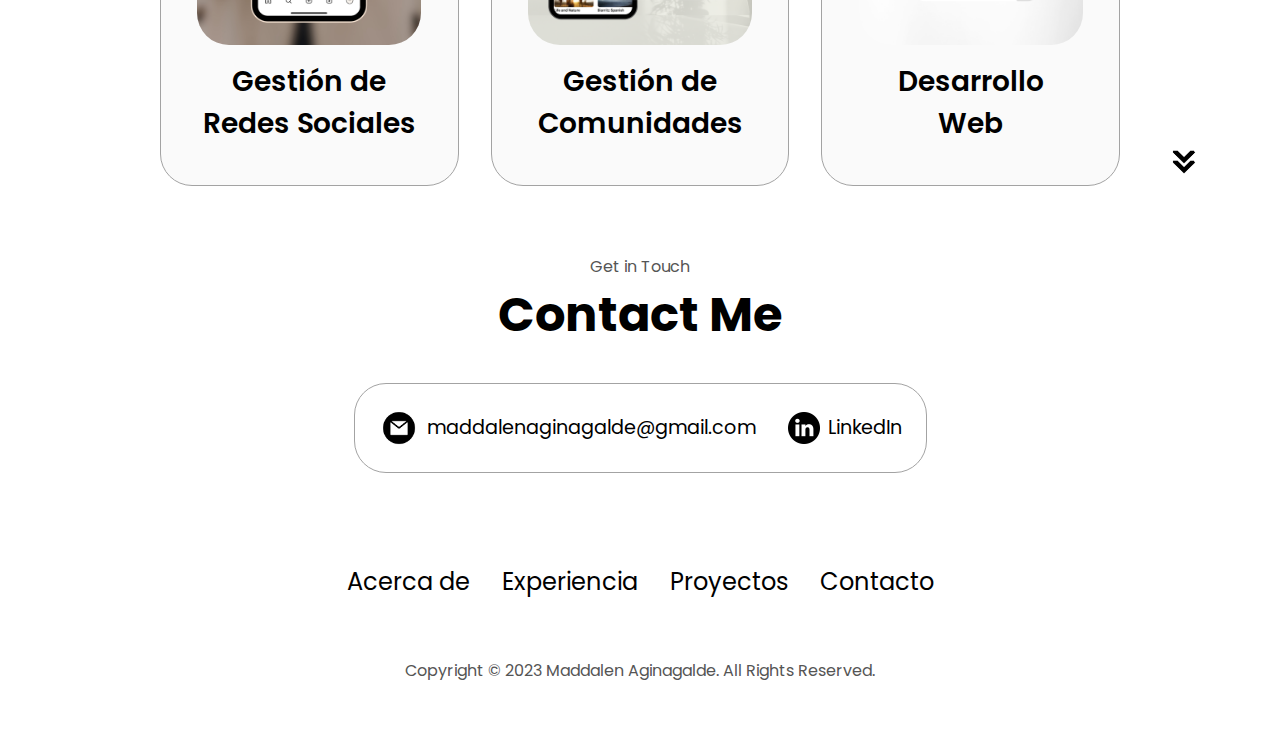
==== commit a4a75bb5: "index-es.html" ====
--- a/index-es.html
+++ b/index-es.html
@@ -64,7 +64,7 @@
         <div class="btn-container">
           <button
             class="btn btn-color-2"
-            onclick="window.open('./assets/cv_maginagalde_es.pdf')"
+            onclick="window.open('./assets/cv_maginagalde_es_pic.pdf')"
           >
             Descargar CV
           </button>
@@ -157,7 +157,7 @@
                 />
                 <div>
                   <h3>Estrategia en Redes Sociales</h3>
-                  <p>Planificación estratégica para campañas efectivas en redes sociales.</p>
+                  <p>Planificación estratégica para campañas efectivas en redes sociales</p>
                 </div>
               </article>
               <article>
@@ -168,7 +168,7 @@
                 />
                 <div>
                   <h3>Creación de Contenido</h3>
-                  <p>Desarrollo de contenido atractivo y compartible en diversas plataformas.</p>
+                  <p>Desarrollo de contenido atractivo y compartible en diversas plataformas</p>
                 </div>
               </article>
               <article>
@@ -179,7 +179,7 @@
                 />
                 <div>
                   <h3>Community Management</h3>
-                  <p>Creación y fomento de comunidades en línea para la participación de la marca.</p>
+                  <p>Creación y fomento de comunidades en línea para la participación de la marca</p>
                 </div>
               
               </article>
@@ -233,7 +233,7 @@
                 />
                 <div>
                   <h3>Análisis de Marketing</h3>
-                  <p>Análisis de métricas de redes sociales para medir el éxito de la campaña.</p>
+                  <p>Análisis de métricas de redes sociales para medir el éxito de la campaña</p>
                 </div>
               </article>
               <article>
@@ -244,7 +244,7 @@
                 />
                 <div>
                   <h3>Comunicación</h3>
-                  <p>Comunicación efectiva y colaboración con equipos interfuncionales.</p>
+                  <p>Comunicación efectiva y colaboración con equipos interfuncionales</p>
                 </div>
               </article>
               <article>
@@ -255,7 +255,7 @@
                 />
                 <div>
                   <h3>Promoción de Marca</h3>
-                  <p>Promoción de la identidad y valores de la marca a través de canales sociales.</p>
+                  <p>Promoción de la identidad y valores de la marca a través de canales sociales</p>
                 </div>
               </article>
               <article>
@@ -266,7 +266,7 @@
                 />
                 <div>
                   <h3>Diseño Web</h3>
-                  <p>HTML, CSS, Javascript.</p>
+                  <p>HTML, CSS, Javascript</p>
                 </div>
               </article>
               <!-- Eliminamos esto 
